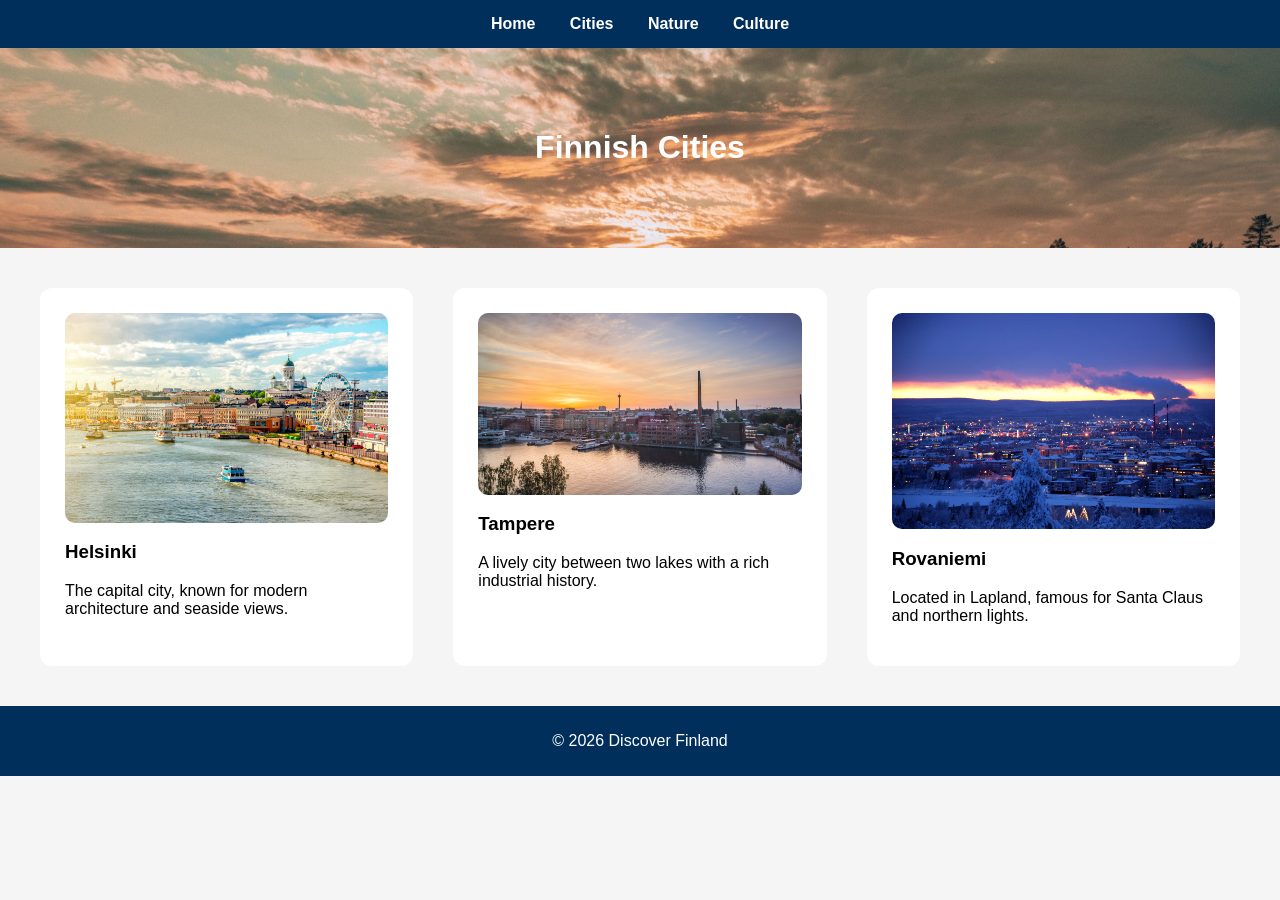
==== cities.html @ f884fdef "Add files via upload" ====
<!DOCTYPE html>
<html>
<head>
    <link rel="stylesheet" href="https://cdnjs.cloudflare.com/ajax/libs/font-awesome/6.5.0/css/all.min.css">
  <meta charset="UTF-8">
  <meta name="viewport" content="width=device-width, initial-scale=1.0">
  <title>Cities - Discover Finland</title>
  <link rel="stylesheet" href="styles.css">
</head>

<body>

<nav>
  <a href="index.html">Home</a>
  <a href="cities.html">Cities</a>
  <a href="nature.html">Nature</a>
  <a href="culture.html">Culture</a>
</nav>

<header>
  <h1>Finnish Cities</h1>
</header>

<section class="grid">

  <div class="card">
    <img src="Helsinki.jpg">
    <h3>Helsinki</h3>
    <p>The capital city, known for modern architecture and seaside views.</p>
  </div>

  <div class="card">
    <img src="Tampere.jpg">
    <h3>Tampere</h3>
    <p>A lively city between two lakes with a rich industrial history.</p>
  </div>

  <div class="card">
    <img src="Rovaniemi.jpg">
    <h3>Rovaniemi</h3>
    <p>Located in Lapland, famous for Santa Claus and northern lights.</p>
  </div>

</section>

<footer>
  <p>© 2026 Discover Finland</p>
</footer>

</body>
</html>
---- styles.css ----
body {
  margin: 0;
  font-family: Arial, sans-serif;
  background-color: #f5f5f5;
}

nav {
  background-color: #002f5b;
  padding: 15px;
  text-align: center;
}

nav a {
  color: white;
  margin: 0 15px;
  text-decoration: none;
  font-weight: bold;
}

nav a:hover {
  color: #4ea8de;
}

header {
  background-image: url("Scenery2.jpg");
  background-size: cover;
  color: white;
  text-align: center;
  padding: 60px 20px;
}

section {
  padding: 20px;
}

.card {
  background: white;
  padding: 25px;
  border-radius: 12px;
  transition: transform 0.3s, box-shadow 0.3s;
}

.card:hover {
  transform: translateY(-5px);
  box-shadow: 0 10px 20px rgba(0,0,0,0.1);
}

.card img {
  width: 100%;
  border-radius: 10px;
  object-fit: cover;
  display: block;
}

/* Grid layout */
@media (min-width: 600px) {
  .grid {
    display: grid;
  grid-template-columns: repeat(3, 1fr);
  gap: 40px;

  max-width: 1200px;
  margin: 0 auto;
}
  }

  .card {
    flex: 1;
    min-width: 300px;
  }

footer {
  background-color: #002f5b;
  color: white;
  text-align: center;
  padding: 10px;
}

.hero {
  background: url("Flag.jpg") center/cover no-repeat;
  height: 70vh;
  display: flex;
  align-items: center;
  justify-content: center;
  position: relative;
  color: white;
}

.hero::before {
  content: "";
  position: absolute;
  width: 100%;
  height: 100%;
  background: rgba(0,0,0,0.5);
}

.hero-content {
  position: relative;
  text-align: center;
  z-index: 1;
}

.hero h1 {
  font-size: 3em;
  margin-bottom: 10px;
}

.btn {
  display: inline-block;
  padding: 10px 20px;
  background-color: #4ea8de;
  color: white;
  text-decoration: none;
  border-radius: 5px;
  margin-top: 10px;
}

.btn:hover {
  background-color: #1e90ff;
}

.icon {
  font-size: 40px;
  color: #002f5b;
  margin-bottom: 10px;
}

section {
  padding: 40px 20px;
  max-width: 1000px;
  margin: auto;
}
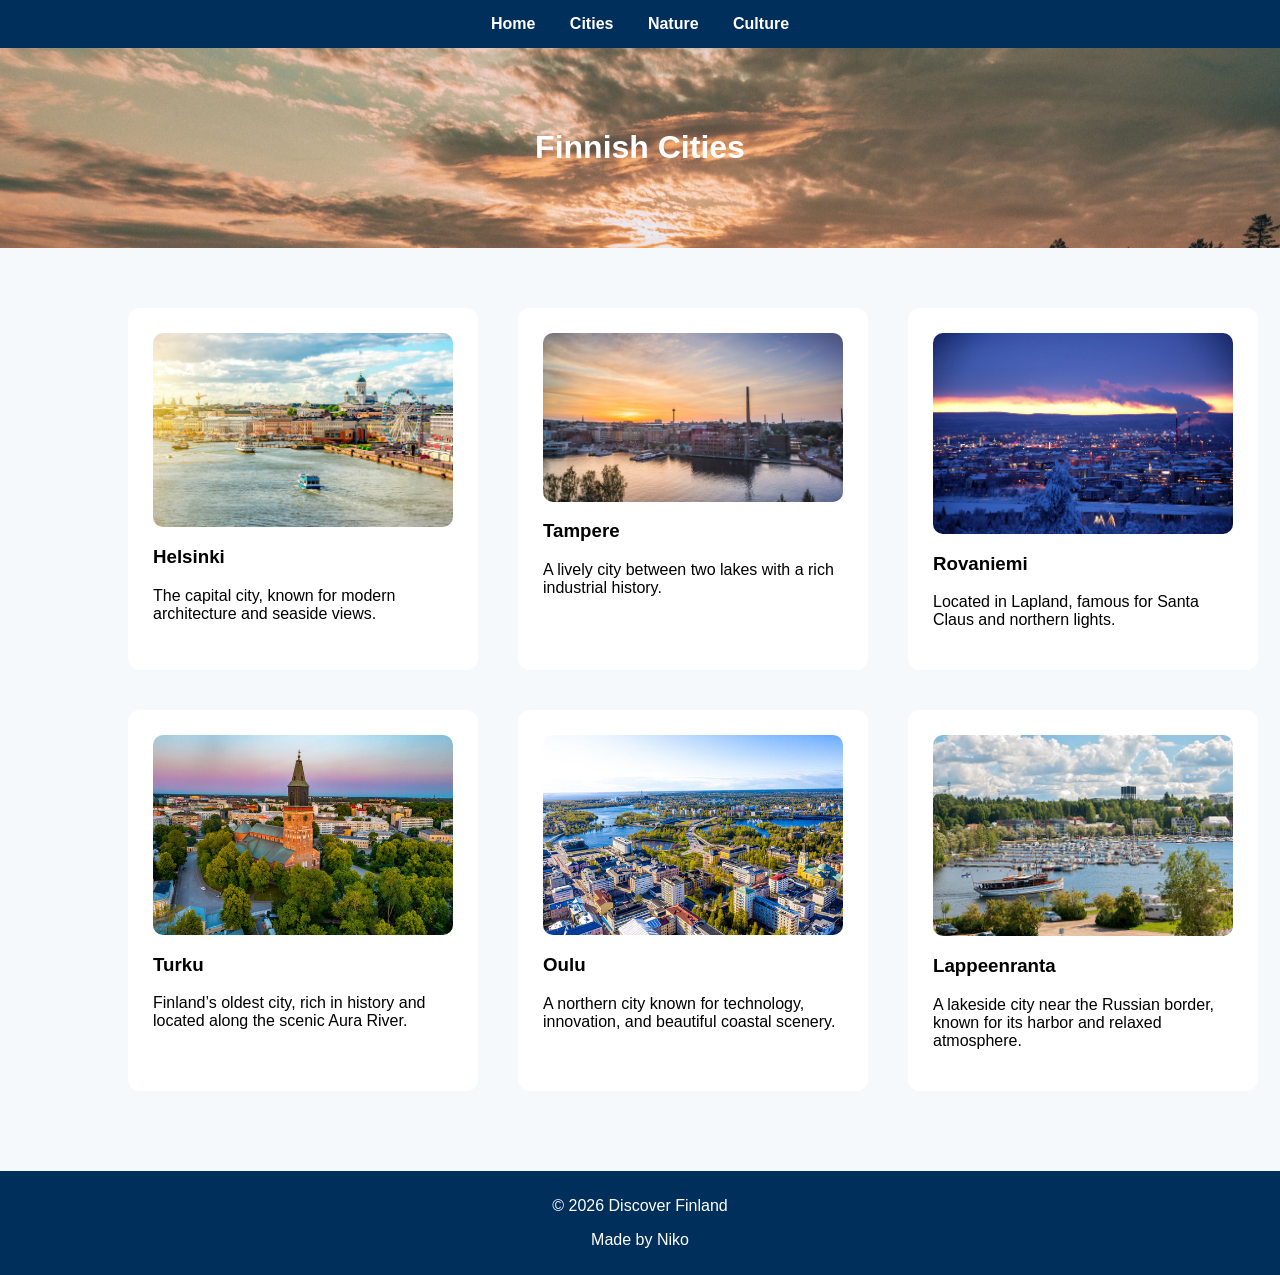
==== commit e53328e7: "Add files via upload" ====
--- a/cities.html
+++ b/cities.html
@@ -41,10 +41,29 @@
     <p>Located in Lapland, famous for Santa Claus and northern lights.</p>
   </div>
 
+<div class="card">
+    <img src="Turku.jpg">
+    <h3>Turku</h3>
+    <p>Finland’s oldest city, rich in history and located along the scenic Aura River.</p>
+  </div>
+
+<div class="card">
+    <img src="Oulu.jpg">
+    <h3>Oulu</h3>
+    <p>A northern city known for technology, innovation, and beautiful coastal scenery.</p>
+  </div>
+
+  <div class="card">
+    <img src="Lappeenranta.jpg">
+    <h3>Lappeenranta</h3>
+    <p>A lakeside city near the Russian border, known for its harbor and relaxed atmosphere.</p>
+  </div>
+
 </section>
 
 <footer>
   <p>© 2026 Discover Finland</p>
+    <p>Made by Niko</p>
 </footer>
 
 </body>
--- a/styles.css
+++ b/styles.css
@@ -1,7 +1,7 @@
 body {
   margin: 0;
   font-family: Arial, sans-serif;
-  background-color: #f5f5f5;
+  background-color: #f5f9fca9;
 }
 
 nav {
@@ -11,7 +11,7 @@
 }
 
 nav a {
-  color: white;
+  color: rgb(255, 255, 255);
   margin: 0 15px;
   text-decoration: none;
   font-weight: bold;
@@ -42,7 +42,7 @@
 
 .card:hover {
   transform: translateY(-5px);
-  box-shadow: 0 10px 20px rgba(0,0,0,0.1);
+  box-shadow: 0 10px 20px rgba(11, 221, 228, 0.658);
 }
 
 .card img {
@@ -52,7 +52,6 @@
   display: block;
 }
 
-/* Grid layout */
 @media (min-width: 600px) {
   .grid {
     display: grid;
@@ -126,7 +125,67 @@
 }
 
 section {
-  padding: 40px 20px;
-  max-width: 1000px;
-  margin: auto;
+  padding: 60px 10%;
+}
+
+.plus-btn {
+  background-color: #002f5b;
+  color: white;
+  border: none;
+  border-radius: 50%;
+  width: 32px;
+  height: 32px;
+  font-size: 22px;
+  cursor: pointer;
+  margin-top: 15px;
+}
+
+.plus-btn:hover {
+  background-color: #4ea8de;
+}
+
+.extra-info {
+  display: none;
+  margin-top: 15px;
+  padding: 12px;
+  background-color: #e8f1f8;
+  border-radius: 8px;
+}
+
+.extra-info.show {
+  display: block;
+}
+
+.intro {
+  background: #f5f9fc;
+  text-align: center;
+  padding: 80px 20px 50px;
+}
+
+.intro .small-title {
+  color: #4ea8de;
+  font-weight: bold;
+  text-transform: uppercase;
+  letter-spacing: 2px;
+  font-size: 14px;
+}
+
+.intro h2 {
+  font-size: 36px;
+  color: #002f5b;
+  margin: 15px auto;
+  max-width: 700px;
+}
+
+.intro p {
+  max-width: 750px;
+  margin: 0 auto;
+  line-height: 1.7;
+  font-size: 17px;
+  color: #333;
+}
+
+.grid {
+  background: #f5f9fc;
+  padding-bottom: 80px;
 }
